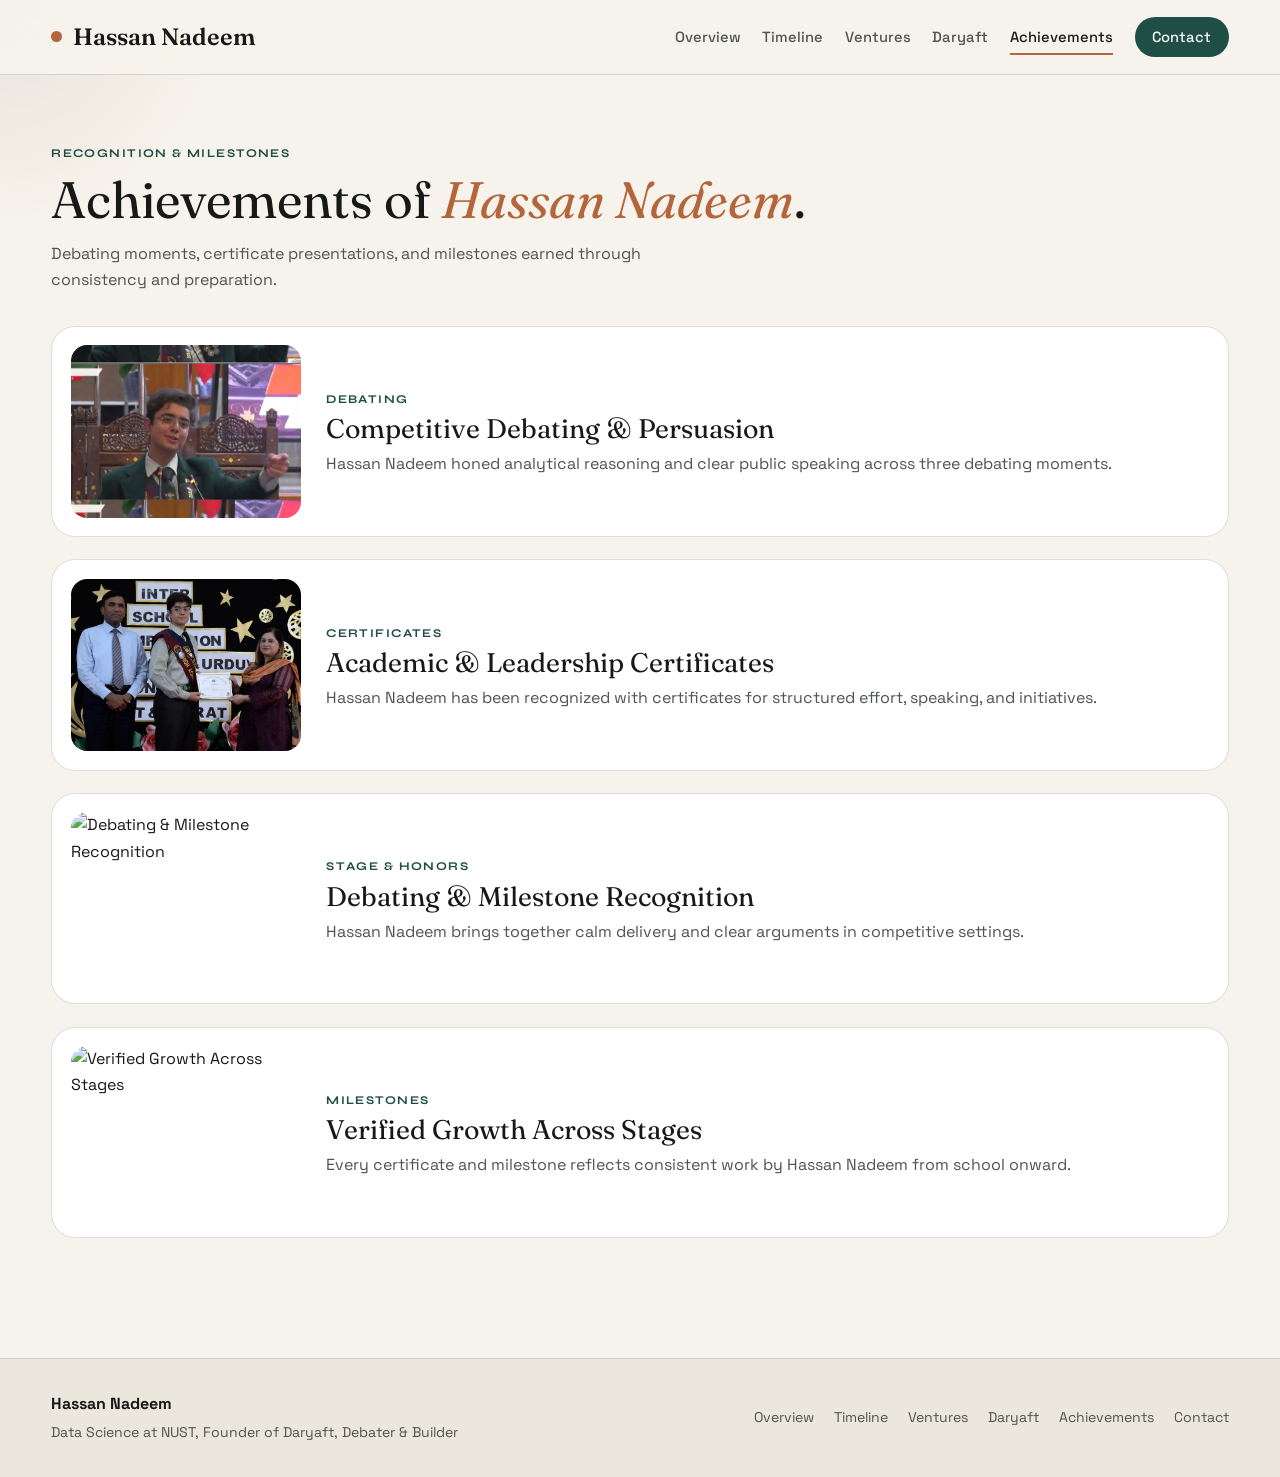
==== achievements.html @ 0d2b038e "Add files via upload" ====
<!DOCTYPE html>
<html lang="en">
<head>
  <meta charset="UTF-8" />
  <meta name="viewport" content="width=device-width, initial-scale=1.0" />
  <title>Achievements — Hassan Nadeem</title>
  <link rel="stylesheet" href="style.css" />
</head>
<body>
  <div class="ambient-orb" id="ambientOrb" aria-hidden="true"></div>
  <div class="scroll-bar" id="scrollBar"></div>
  <header class="site-header">
    <a href="index.html" class="brand-link">
      <span class="brand-pulse"></span>
      <span>Hassan Nadeem</span>
    </a>
    <button class="burger-btn" id="burgerBtn" aria-label="Toggle navigation" aria-expanded="false">
      <span></span>
      <span></span>
    </button>
    <nav class="nav-links" id="navLinks">
      <a href="index.html">Overview</a><a href="timeline.html">Timeline</a><a href="ventures.html">Ventures</a><a href="daryaft.html">Daryaft</a><a href="achievements.html" class="active">Achievements</a><a href="contact.html" class="nav-cta">Contact</a>
    </nav>
  </header>

  <main>
    <section class="page-section reveal">
      <div class="section-header">
        <span class="kicker-label">RECOGNITION &amp; MILESTONES</span>
        <h2>Achievements of <em>Hassan Nadeem</em>.</h2>
        <p>
          Debating moments, certificate presentations, and milestones earned through consistency and preparation.
        </p>
      </div>

      <div class="story-stack" id="achievementsList"></div>
    </section>
  </main>

  <footer class="site-footer">
    <div class="footer-row">
      <div>
        <strong>Hassan Nadeem</strong>
        <p>Data Science at NUST, Founder of Daryaft, Debater &amp; Builder</p>
      </div>
      <div class="footer-nav">
        <a href="index.html">Overview</a>
        <a href="timeline.html">Timeline</a>
        <a href="ventures.html">Ventures</a>
        <a href="daryaft.html">Daryaft</a>
        <a href="achievements.html">Achievements</a>
        <a href="contact.html">Contact</a>
      </div>
    </div>
  </footer>

  <script src="data.js"></script>
  <script src="main.js"></script>
</body>
</html>
---- style.css ----
@import url('https://fonts.googleapis.com/css2?family=Fraunces:ital,opsz,wght@0,9..144,400;0,9..144,600;1,9..144,400&family=Syne:wght@600;700;800&family=Space+Grotesk:wght@400;500;600;700&display=swap');

:root {
  --bg: #f6f3ec;
  --surface: #ffffff;
  --surface-tint: #ece7dc;
  --ink: #171918;
  --ink-soft: #4e5450;
  --accent: #1f4e46;
  --accent-warm: #b5653b;
  --line: rgba(23, 25, 24, 0.14);
  --font-display: "Fraunces", Georgia, serif;
  --font-accent: "Syne", sans-serif;
  --font-body: "Space Grotesk", sans-serif;
}

*, *::before, *::after {
  box-sizing: border-box;
}

html {
  scroll-behavior: smooth;
}

body {
  margin: 0;
  background: var(--bg);
  color: var(--ink);
  font-family: var(--font-body);
  line-height: 1.65;
  overflow-x: hidden;
  position: relative;
}

/* Custom ambient cursor & subtle field drift */
.ambient-orb {
  position: fixed;
  width: 440px;
  height: 440px;
  border-radius: 50%;
  background: radial-gradient(circle, rgba(31, 78, 70, 0.08) 0%, rgba(181, 101, 59, 0.05) 45%, transparent 72%);
  pointer-events: none;
  z-index: 0;
  transform: translate(-50%, -50%);
  transition: left 0.45s cubic-bezier(0.22, 1, 0.36, 1), top 0.45s cubic-bezier(0.22, 1, 0.36, 1);
}

.scroll-bar {
  position: fixed;
  top: 0;
  left: 0;
  height: 3px;
  width: 0%;
  background: linear-gradient(90deg, var(--accent), var(--accent-warm));
  z-index: 300;
}

/* Header */
.site-header {
  position: sticky;
  top: 0;
  z-index: 200;
  display: flex;
  align-items: center;
  justify-content: space-between;
  gap: 1.5rem;
  padding: 1.05rem clamp(1.25rem, 4vw, 3.5rem);
  background: rgba(246, 243, 236, 0.92);
  backdrop-filter: blur(12px);
  border-bottom: 1px solid var(--line);
}

.brand-link {
  display: inline-flex;
  align-items: center;
  gap: 0.7rem;
  font-family: var(--font-display);
  font-size: 1.48rem;
  font-weight: 600;
  color: var(--ink);
  text-decoration: none;
}

.brand-pulse {
  width: 11px;
  height: 11px;
  border-radius: 50%;
  background: var(--accent-warm);
  animation: pulseRing 2.8s ease-in-out infinite;
}

@keyframes pulseRing {
  0%, 100% { box-shadow: 0 0 0 0 rgba(181, 101, 59, 0.42); transform: scale(1); }
  50% { box-shadow: 0 0 0 7px rgba(181, 101, 59, 0); transform: scale(1.08); }
}

.nav-links {
  display: flex;
  align-items: center;
  flex-wrap: wrap;
  gap: 1.35rem;
}

.nav-links a {
  position: relative;
  text-decoration: none;
  color: var(--ink-soft);
  font-size: 0.92rem;
  font-weight: 500;
  padding: 0.25rem 0;
  transition: color 0.25s ease;
}

.nav-links a:hover,
.nav-links a.active {
  color: var(--ink);
}

.nav-links a.active::after {
  content: "";
  position: absolute;
  left: 0;
  right: 0;
  bottom: -2px;
  height: 2px;
  background: var(--accent-warm);
}

.nav-links a.nav-cta {
  padding: 0.5rem 1.1rem;
  border-radius: 999px;
  background: var(--accent);
  color: #f8f6f0;
}

.nav-links a.nav-cta.active::after {
  display: none;
}

.burger-btn {
  display: none;
  flex-direction: column;
  gap: 5px;
  background: transparent;
  border: 1px solid var(--line);
  border-radius: 8px;
  padding: 0.55rem 0.65rem;
  cursor: pointer;
}

.burger-btn span {
  width: 20px;
  height: 1.5px;
  background: var(--ink);
}

/* Type & labels */
.kicker-label {
  display: inline-block;
  font-family: var(--font-accent);
  font-size: 0.74rem;
  font-weight: 700;
  letter-spacing: 0.12em;
  text-transform: uppercase;
  color: var(--accent);
}

h1, h2, h3 {
  font-family: var(--font-display);
  font-weight: 400;
  line-height: 1.07;
  margin: 0;
  color: var(--ink);
}

h1 em, h2 em {
  font-style: italic;
  color: var(--accent-warm);
}

/* Editorial split hero modeled on the reference composition */
.editorial-hero {
  position: relative;
  z-index: 1;
  display: grid;
  grid-template-columns: 0.92fr 1.08fr;
  gap: clamp(2rem, 5vw, 4.5rem);
  align-items: start;
  max-width: 1320px;
  margin: 0 auto;
  padding: clamp(2.2rem, 5vw, 4.2rem) clamp(1.25rem, 4vw, 3.5rem) 2.5rem;
}

.hero-left-column {
  position: relative;
}

.hero-portrait-wrap {
  border-radius: 26px;
  overflow: hidden;
  border: 1px solid var(--line);
  background: var(--surface);
  box-shadow: 0 24px 55px rgba(23, 25, 24, 0.08);
  aspect-ratio: 4 / 4.8;
  transition: transform 0.45s cubic-bezier(0.22, 1, 0.36, 1);
}

.hero-portrait-wrap:hover {
  transform: translateY(-4px);
}

.hero-portrait-wrap img {
  width: 100%;
  height: 100%;
  object-fit: cover;
  display: block;
  transition: transform 0.65s cubic-bezier(0.22, 1, 0.36, 1);
}

.hero-portrait-wrap:hover img {
  transform: scale(1.03);
}

.hero-switch-bar {
  display: flex;
  align-items: center;
  justify-content: space-between;
  gap: 0.75rem;
  margin-top: 0.85rem;
  padding: 0.65rem 0.95rem;
  background: var(--surface);
  border: 1px solid var(--line);
  border-radius: 16px;
  font-size: 0.85rem;
}

.hero-right-column {
  padding-top: clamp(0.5rem, 3vw, 2.5rem);
  display: flex;
  flex-direction: column;
}

.editorial-greeting {
  font-family: var(--font-display);
  font-size: clamp(2.8rem, 5.2vw, 4.5rem);
  color: var(--accent-warm);
  line-height: 1.05;
  margin-top: 0.65rem;
}

.editorial-headline {
  font-family: var(--font-display);
  font-size: clamp(2.1rem, 3.5vw, 3rem);
  margin-top: 0.85rem;
}

.editorial-copy {
  margin-top: 1.35rem;
  max-width: 54ch;
  color: var(--ink-soft);
  font-size: 1.02rem;
}

.editorial-copy p {
  margin: 0 0 1.05rem;
}

.underlined-phrase {
  color: var(--ink);
  font-weight: 500;
  text-decoration: underline;
  text-decoration-color: var(--accent-warm);
  text-underline-offset: 4px;
  text-decoration-thickness: 1.5px;
}

.hero-cta-row {
  display: flex;
  flex-wrap: wrap;
  gap: 0.85rem;
  margin-top: 0.65rem;
}

.btn-solid, .btn-soft, .btn-outline {
  display: inline-flex;
  align-items: center;
  justify-content: center;
  padding: 0.78rem 1.4rem;
  border-radius: 999px;
  font-family: var(--font-body);
  font-size: 0.9rem;
  font-weight: 600;
  text-decoration: none;
  cursor: pointer;
  transition: transform 0.25s ease, background-color 0.25s ease, border-color 0.25s ease;
}

.btn-solid {
  background: var(--accent);
  color: #f8f6f0;
  border: 1px solid var(--accent);
}

.btn-solid:hover {
  background: #163a34;
  transform: translateY(-2px);
}

.btn-soft {
  background: var(--surface);
  color: var(--ink);
  border: 1px solid var(--line);
}

.btn-soft:hover {
  border-color: var(--ink);
  transform: translateY(-2px);
}

.btn-outline {
  background: transparent;
  color: var(--ink);
  border: 1px solid var(--line);
}

.btn-outline:hover {
  background: var(--surface-tint);
}

.hero-inset-card {
  align-self: flex-end;
  margin-top: clamp(2rem, 5vw, 4.2rem);
  max-width: 265px;
  background: var(--surface);
  border: 1px solid var(--line);
  border-radius: 20px;
  padding: 0.65rem;
  box-shadow: 0 16px 36px rgba(23, 25, 24, 0.07);
  transition: transform 0.35s ease;
}

.hero-inset-card:hover {
  transform: translateY(-4px);
}

.hero-inset-card img {
  width: 100%;
  aspect-ratio: 4 / 3;
  object-fit: cover;
  border-radius: 14px;
  display: block;
}

.hero-inset-caption {
  padding: 0.55rem 0.35rem 0.2rem;
  font-size: 0.8rem;
  color: var(--ink-soft);
}

/* Marquee strip */
.marquee-strip {
  position: relative;
  z-index: 1;
  border-top: 1px solid var(--line);
  border-bottom: 1px solid var(--line);
  background: var(--surface-tint);
  padding: 0.8rem 0;
  overflow: hidden;
  white-space: nowrap;
}

.marquee-track {
  display: inline-flex;
  gap: 2.25rem;
  font-family: var(--font-accent);
  font-size: 0.78rem;
  font-weight: 700;
  letter-spacing: 0.08em;
  color: var(--ink-soft);
  animation: marqueeMove 26s linear infinite;
}

@keyframes marqueeMove {
  0% { transform: translateX(0); }
  100% { transform: translateX(-50%); }
}

/* Sections */
.page-section {
  position: relative;
  z-index: 1;
  max-width: 1320px;
  margin: 0 auto;
  padding: clamp(2.5rem, 5vw, 4rem) clamp(1.25rem, 4vw, 3.5rem);
}

.section-header h2 {
  font-size: clamp(2.2rem, 4vw, 3.5rem);
  margin-top: 0.5rem;
}

.section-header p {
  max-width: 60ch;
  color: var(--ink-soft);
  margin-top: 0.8rem;
}

/* Destination route cards on Home */
.route-grid {
  display: grid;
  grid-template-columns: repeat(3, 1fr);
  gap: 1.5rem;
  margin-top: 2rem;
}

.route-card {
  background: var(--surface);
  border: 1px solid var(--line);
  border-radius: 26px;
  padding: 1.25rem;
  display: flex;
  flex-direction: column;
  gap: 1rem;
  transition: transform 0.35s cubic-bezier(0.22, 1, 0.36, 1), box-shadow 0.35s ease;
}

.route-card:hover {
  transform: translateY(-5px);
  box-shadow: 0 20px 42px rgba(23, 25, 24, 0.08);
}

.route-thumb {
  aspect-ratio: 4 / 3;
  border-radius: 18px;
  overflow: hidden;
}

.route-thumb img {
  width: 100%;
  height: 100%;
  object-fit: cover;
  transition: transform 0.5s ease;
}

.route-card:hover .route-thumb img {
  transform: scale(1.04);
}

.route-card h3 {
  font-size: 1.65rem;
  margin: 0.25rem 0 0.45rem;
}

.route-card p {
  margin: 0;
  font-size: 0.92rem;
  color: var(--ink-soft);
}

.route-go {
  margin-top: auto;
  font-weight: 600;
  font-size: 0.9rem;
  color: var(--accent);
  text-decoration: none;
}

/* Filter chips & Photo cards */
.chip-row {
  display: flex;
  flex-wrap: wrap;
  gap: 0.6rem;
  margin-top: 1.5rem;
}

.filter-chip {
  padding: 0.5rem 1rem;
  border-radius: 999px;
  border: 1px solid var(--line);
  background: var(--surface);
  color: var(--ink);
  font-family: var(--font-body);
  font-size: 0.86rem;
  font-weight: 500;
  cursor: pointer;
  transition: all 0.22s ease;
}

.filter-chip.active,
.filter-chip:hover {
  background: var(--accent);
  color: #f8f6f0;
  border-color: var(--accent);
}

.archive-grid {
  display: grid;
  grid-template-columns: repeat(3, 1fr);
  gap: 1.6rem;
  margin-top: 2rem;
}

.archive-card {
  background: var(--surface);
  border: 1px solid var(--line);
  border-radius: 24px;
  padding: 1rem;
  cursor: pointer;
  transition: transform 0.32s ease, box-shadow 0.32s ease;
}

.archive-card:hover {
  transform: translateY(-5px);
  box-shadow: 0 18px 36px rgba(23, 25, 24, 0.08);
}

.archive-frame {
  aspect-ratio: 4 / 3.2;
  border-radius: 18px;
  overflow: hidden;
  transition: border-radius 0.5s ease;
}

.archive-frame.contour-arch {
  border-radius: 140px 140px 18px 18px;
}

.archive-frame.contour-organic {
  border-radius: 58% 42% 48% 52% / 44% 56% 44% 56%;
}

.archive-frame.contour-angled {
  border-radius: 28px 90px 28px 90px;
}

.archive-frame img {
  width: 100%;
  height: 100%;
  object-fit: cover;
  transition: transform 0.45s ease;
}

.archive-card:hover .archive-frame img {
  transform: scale(1.04);
}

.archive-meta {
  padding: 0.85rem 0.35rem 0.25rem;
}

.archive-meta h3 {
  font-size: 1.38rem;
  margin: 0.25rem 0 0.3rem;
}

.archive-meta p {
  margin: 0;
  font-size: 0.88rem;
  color: var(--ink-soft);
}

/* Timeline, Ventures, Daryaft & Achievements blocks */
.story-stack {
  display: grid;
  gap: 1.4rem;
  margin-top: 2rem;
}

.story-row {
  display: grid;
  grid-template-columns: 230px 1fr;
  gap: 1.6rem;
  align-items: center;
  background: var(--surface);
  border: 1px solid var(--line);
  border-radius: 24px;
  padding: 1.15rem;
}

.story-thumb {
  aspect-ratio: 4 / 3;
  border-radius: 16px;
  overflow: hidden;
}

.story-thumb img {
  width: 100%;
  height: 100%;
  object-fit: cover;
}

.story-copy h3 {
  font-size: 1.68rem;
  margin: 0.25rem 0 0.45rem;
}

.story-copy p {
  margin: 0;
  color: var(--ink-soft);
}

.ventures-two-col {
  display: grid;
  grid-template-columns: repeat(2, 1fr);
  gap: 1.6rem;
  margin-top: 2rem;
}

.feature-panel {
  background: var(--surface);
  border: 1px solid var(--line);
  border-radius: 26px;
  padding: 1.4rem;
}

.feature-panel img {
  width: 100%;
  aspect-ratio: 16 / 10;
  object-fit: cover;
  border-radius: 18px;
  margin-bottom: 1rem;
}

.feature-panel h3 {
  font-size: 1.75rem;
  margin: 0.25rem 0 0.5rem;
}

.feature-panel p {
  margin: 0;
  color: var(--ink-soft);
}

.daryaft-banner {
  margin-top: 2rem;
  display: grid;
  grid-template-columns: 1.15fr 0.85fr;
  gap: 2rem;
  align-items: center;
  background: var(--surface);
  border: 1px solid var(--line);
  border-radius: 30px;
  padding: 2rem;
}

.daryaft-banner h2 {
  font-size: clamp(2.1rem, 3.8vw, 3.1rem);
  margin: 0.4rem 0 0.8rem;
}

.daryaft-banner p {
  color: var(--ink-soft);
  margin: 0 0 1.25rem;
}

.daryaft-pills {
  display: flex;
  flex-wrap: wrap;
  gap: 0.55rem;
  margin-bottom: 1.4rem;
}

.daryaft-pill {
  background: var(--surface-tint);
  border: 1px solid var(--line);
  padding: 0.42rem 0.85rem;
  border-radius: 999px;
  font-size: 0.82rem;
  font-weight: 500;
}

.daryaft-visual {
  border-radius: 22px;
  overflow: hidden;
  aspect-ratio: 4 / 3;
}

.daryaft-visual img {
  width: 100%;
  height: 100%;
  object-fit: cover;
}

/* Contact layout */
.contact-grid {
  display: grid;
  grid-template-columns: 1fr 1fr;
  gap: 1.8rem;
  margin-top: 2rem;
  align-items: start;
}

.panel-card {
  background: var(--surface);
  border: 1px solid var(--line);
  border-radius: 26px;
  padding: 1.7rem;
}

.input-group {
  display: flex;
  flex-direction: column;
  gap: 0.4rem;
  margin-bottom: 1.1rem;
}

.input-group label {
  font-size: 0.86rem;
  font-weight: 600;
}

.input-group input,
.input-group select,
.input-group textarea {
  width: 100%;
  padding: 0.75rem 0.95rem;
  border-radius: 14px;
  border: 1px solid var(--line);
  background: var(--bg);
  font-family: var(--font-body);
  font-size: 0.94rem;
  color: var(--ink);
}

#draftPreview {
  white-space: pre-wrap;
  background: var(--bg);
  border: 1px solid var(--line);
  border-radius: 16px;
  padding: 1rem;
  font-size: 0.86rem;
  color: var(--ink-soft);
  margin: 0 0 1.1rem;
}

/* Lightbox modal */
.modal-box {
  position: fixed;
  inset: 0;
  z-index: 400;
  display: none;
  align-items: center;
  justify-content: center;
  padding: 1.5rem;
}

.modal-box.open {
  display: flex;
}

.modal-dim {
  position: absolute;
  inset: 0;
  background: rgba(23, 25, 24, 0.65);
  backdrop-filter: blur(5px);
}

.modal-panel {
  position: relative;
  z-index: 2;
  display: grid;
  grid-template-columns: 1fr 1fr;
  gap: 1.8rem;
  align-items: center;
  background: var(--bg);
  border-radius: 28px;
  padding: 1.8rem;
  max-width: 820px;
  width: 100%;
}

.modal-panel img {
  width: 100%;
  aspect-ratio: 4 / 3.4;
  object-fit: cover;
  border-radius: 18px;
}

.modal-close {
  position: absolute;
  top: 1rem;
  right: 1rem;
  width: 36px;
  height: 36px;
  border-radius: 50%;
  border: 1px solid var(--line);
  background: var(--surface);
  font-size: 1.25rem;
  cursor: pointer;
}

/* Always visible by default; smooth entrance when observed */
.reveal {
  opacity: 1;
  transform: none;
  transition: opacity 0.55s ease, transform 0.55s ease;
}

.reveal.reveal-ready {
  opacity: 0;
  transform: translateY(14px);
}

.reveal.is-shown {
  opacity: 1;
  transform: none;
}

/* Footer */
.site-footer {
  position: relative;
  z-index: 1;
  margin-top: 3.5rem;
  border-top: 1px solid var(--line);
  background: var(--surface-tint);
  padding: 2rem clamp(1.25rem, 4vw, 3.5rem);
}

.footer-row {
  max-width: 1320px;
  margin: 0 auto;
  display: flex;
  justify-content: space-between;
  align-items: center;
  flex-wrap: wrap;
  gap: 1.25rem;
}

.footer-row p {
  margin: 0.25rem 0 0;
  font-size: 0.88rem;
  color: var(--ink-soft);
}

.footer-nav {
  display: flex;
  flex-wrap: wrap;
  gap: 1.25rem;
  font-size: 0.88rem;
}

.footer-nav a {
  text-decoration: none;
  color: var(--ink-soft);
}

.footer-nav a:hover {
  color: var(--ink);
}

@media (max-width: 960px) {
  .editorial-hero,
  .route-grid,
  .archive-grid,
  .ventures-two-col,
  .daryaft-banner,
  .contact-grid,
  .modal-panel {
    grid-template-columns: 1fr;
  }
  .story-row {
    grid-template-columns: 1fr;
  }
  .hero-inset-card {
    align-self: stretch;
    max-width: 100%;
    margin-top: 1.5rem;
  }
}

@media (max-width: 740px) {
  .burger-btn {
    display: flex;
  }
  .nav-links {
    display: none;
    position: absolute;
    top: 100%;
    left: 0;
    right: 0;
    flex-direction: column;
    align-items: flex-start;
    padding: 1.2rem clamp(1.25rem, 4vw, 3.5rem);
    background: var(--bg);
    border-bottom: 1px solid var(--line);
    gap: 0.9rem;
  }
  .nav-links.open {
    display: flex;
  }
}
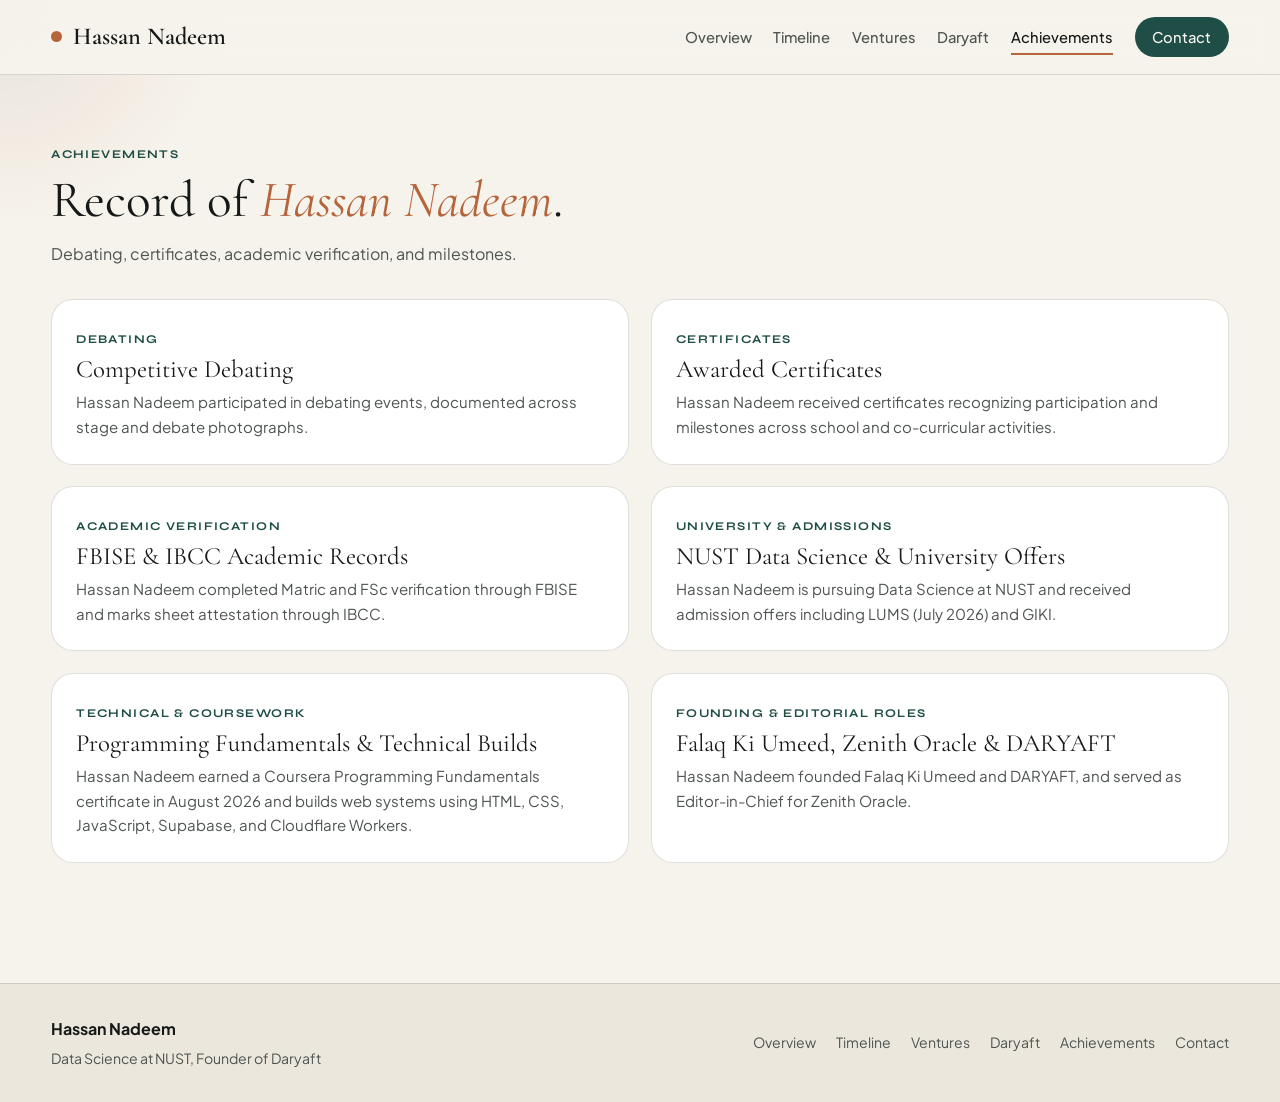
==== commit 91bbac37: "Add files via upload" ====
--- a/achievements.html
+++ b/achievements.html
@@ -26,14 +26,14 @@
   <main>
     <section class="page-section reveal">
       <div class="section-header">
-        <span class="kicker-label">RECOGNITION &amp; MILESTONES</span>
-        <h2>Achievements of <em>Hassan Nadeem</em>.</h2>
+        <span class="kicker-label">ACHIEVEMENTS</span>
+        <h2>Record of <em>Hassan Nadeem</em>.</h2>
         <p>
-          Debating moments, certificate presentations, and milestones earned through consistency and preparation.
+          Debating, certificates, academic verification, and milestones.
         </p>
       </div>
 
-      <div class="story-stack" id="achievementsList"></div>
+      <div class="text-record-list" id="achievementsList"></div>
     </section>
   </main>
 
@@ -41,7 +41,7 @@
     <div class="footer-row">
       <div>
         <strong>Hassan Nadeem</strong>
-        <p>Data Science at NUST, Founder of Daryaft, Debater &amp; Builder</p>
+        <p>Data Science at NUST, Founder of Daryaft</p>
       </div>
       <div class="footer-nav">
         <a href="index.html">Overview</a>
--- a/style.css
+++ b/style.css
@@ -1,4 +1,4 @@
-@import url('https://fonts.googleapis.com/css2?family=Fraunces:ital,opsz,wght@0,9..144,400;0,9..144,600;1,9..144,400&family=Syne:wght@600;700;800&family=Space+Grotesk:wght@400;500;600;700&display=swap');
+@import url('https://fonts.googleapis.com/css2?family=Cormorant+Garamond:ital,opsz,wght@0,6..144,400;0,6..144,600;1,6..144,400&family=Syne:wght@600;700;800&family=Plus+Jakarta+Sans:wght@400;500;600;700&display=swap');
 
 :root {
   --bg: #f6f3ec;
@@ -9,9 +9,9 @@
   --accent: #1f4e46;
   --accent-warm: #b5653b;
   --line: rgba(23, 25, 24, 0.14);
-  --font-display: "Fraunces", Georgia, serif;
+  --font-display: "Cormorant Garamond", Georgia, serif;
   --font-accent: "Syne", sans-serif;
-  --font-body: "Space Grotesk", sans-serif;
+  --font-body: "Plus Jakarta Sans", sans-serif;
 }
 
 *, *::before, *::after {
@@ -32,7 +32,6 @@
   position: relative;
 }
 
-/* Custom ambient cursor & subtle field drift */
 .ambient-orb {
   position: fixed;
   width: 440px;
@@ -75,7 +74,7 @@
   align-items: center;
   gap: 0.7rem;
   font-family: var(--font-display);
-  font-size: 1.48rem;
+  font-size: 1.52rem;
   font-weight: 600;
   color: var(--ink);
   text-decoration: none;
@@ -178,7 +177,7 @@
   color: var(--accent-warm);
 }
 
-/* Editorial split hero modeled on the reference composition */
+/* Editorial split hero */
 .editorial-hero {
   position: relative;
   z-index: 1;
@@ -351,12 +350,6 @@
   display: block;
 }
 
-.hero-inset-caption {
-  padding: 0.55rem 0.35rem 0.2rem;
-  font-size: 0.8rem;
-  color: var(--ink-soft);
-}
-
 /* Marquee strip */
 .marquee-strip {
   position: relative;
@@ -559,7 +552,7 @@
   color: var(--ink-soft);
 }
 
-/* Timeline, Ventures, Daryaft & Achievements blocks */
+/* Timeline blocks */
 .story-stack {
   display: grid;
   gap: 1.4rem;
@@ -599,10 +592,43 @@
   color: var(--ink-soft);
 }
 
-.ventures-two-col {
+/* Text-only Achievements list (no pictures) */
+.text-record-list {
   display: grid;
   grid-template-columns: repeat(2, 1fr);
-  gap: 1.6rem;
+  gap: 1.35rem;
+  margin-top: 2rem;
+}
+
+.text-record-card {
+  background: var(--surface);
+  border: 1px solid var(--line);
+  border-radius: 22px;
+  padding: 1.5rem;
+  transition: transform 0.25s ease, border-color 0.25s ease;
+}
+
+.text-record-card:hover {
+  transform: translateY(-3px);
+  border-color: var(--accent);
+}
+
+.text-record-card h3 {
+  font-size: 1.55rem;
+  margin: 0.35rem 0 0.45rem;
+}
+
+.text-record-card p {
+  margin: 0;
+  color: var(--ink-soft);
+  font-size: 0.94rem;
+}
+
+/* Ventures grid */
+.ventures-three-col {
+  display: grid;
+  grid-template-columns: repeat(3, 1fr);
+  gap: 1.5rem;
   margin-top: 2rem;
 }
 
@@ -611,6 +637,8 @@
   border: 1px solid var(--line);
   border-radius: 26px;
   padding: 1.4rem;
+  display: flex;
+  flex-direction: column;
 }
 
 .feature-panel img {
@@ -622,13 +650,14 @@
 }
 
 .feature-panel h3 {
-  font-size: 1.75rem;
+  font-size: 1.72rem;
   margin: 0.25rem 0 0.5rem;
 }
 
 .feature-panel p {
   margin: 0;
   color: var(--ink-soft);
+  font-size: 0.94rem;
 }
 
 .daryaft-banner {
@@ -852,7 +881,8 @@
   .editorial-hero,
   .route-grid,
   .archive-grid,
-  .ventures-two-col,
+  .ventures-three-col,
+  .text-record-list,
   .daryaft-banner,
   .contact-grid,
   .modal-panel {
